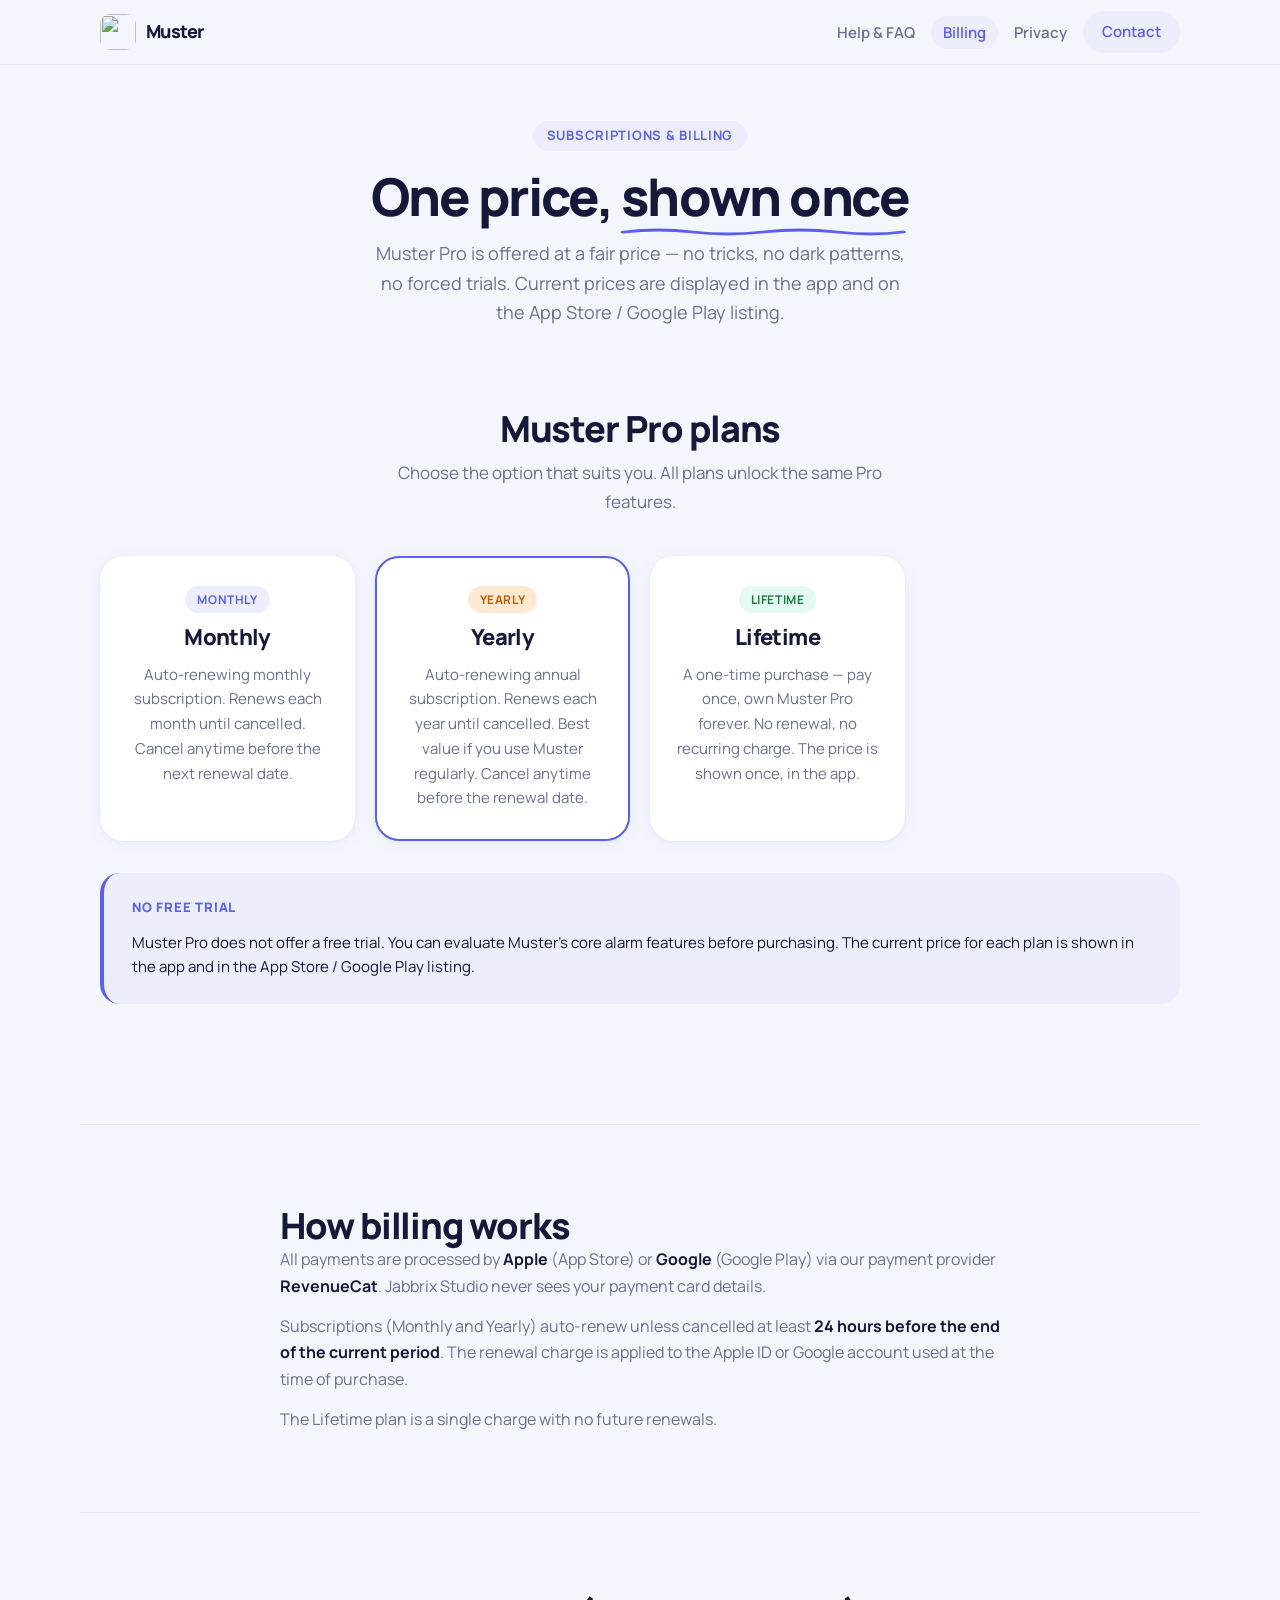
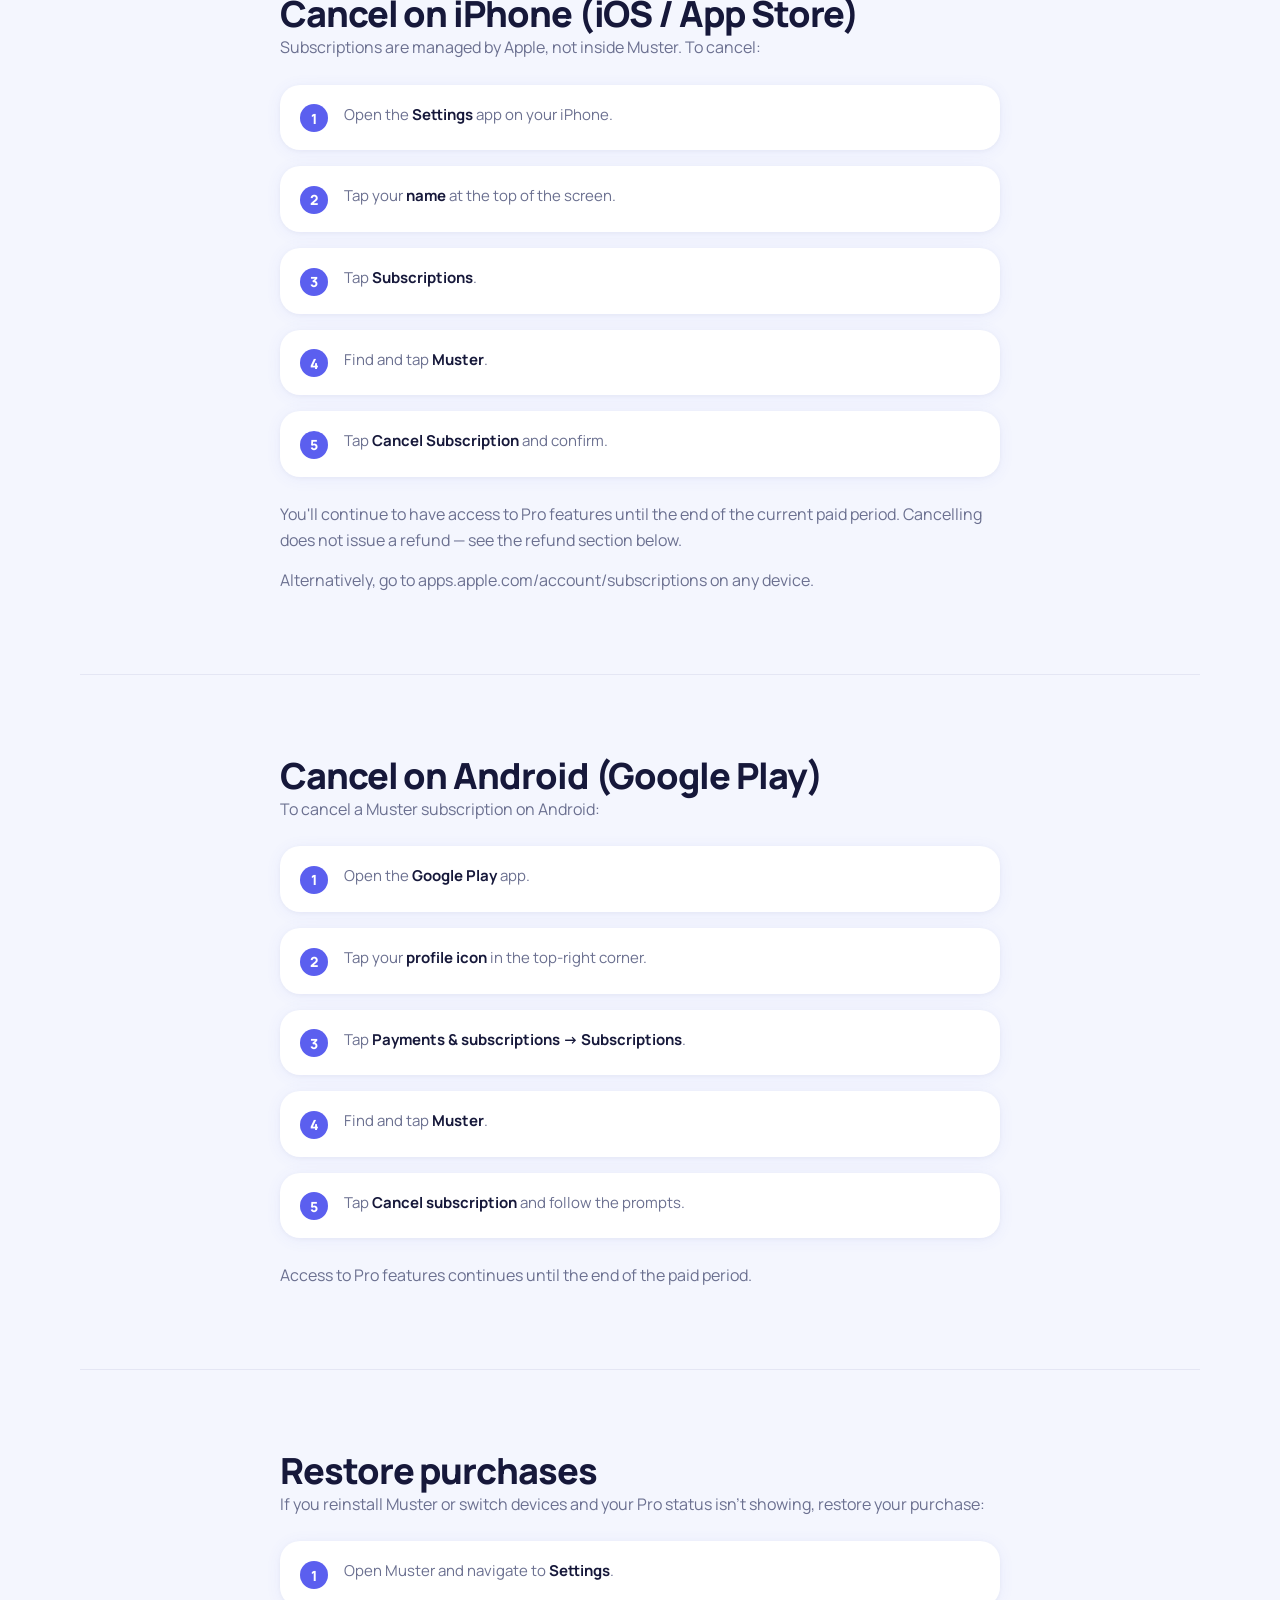
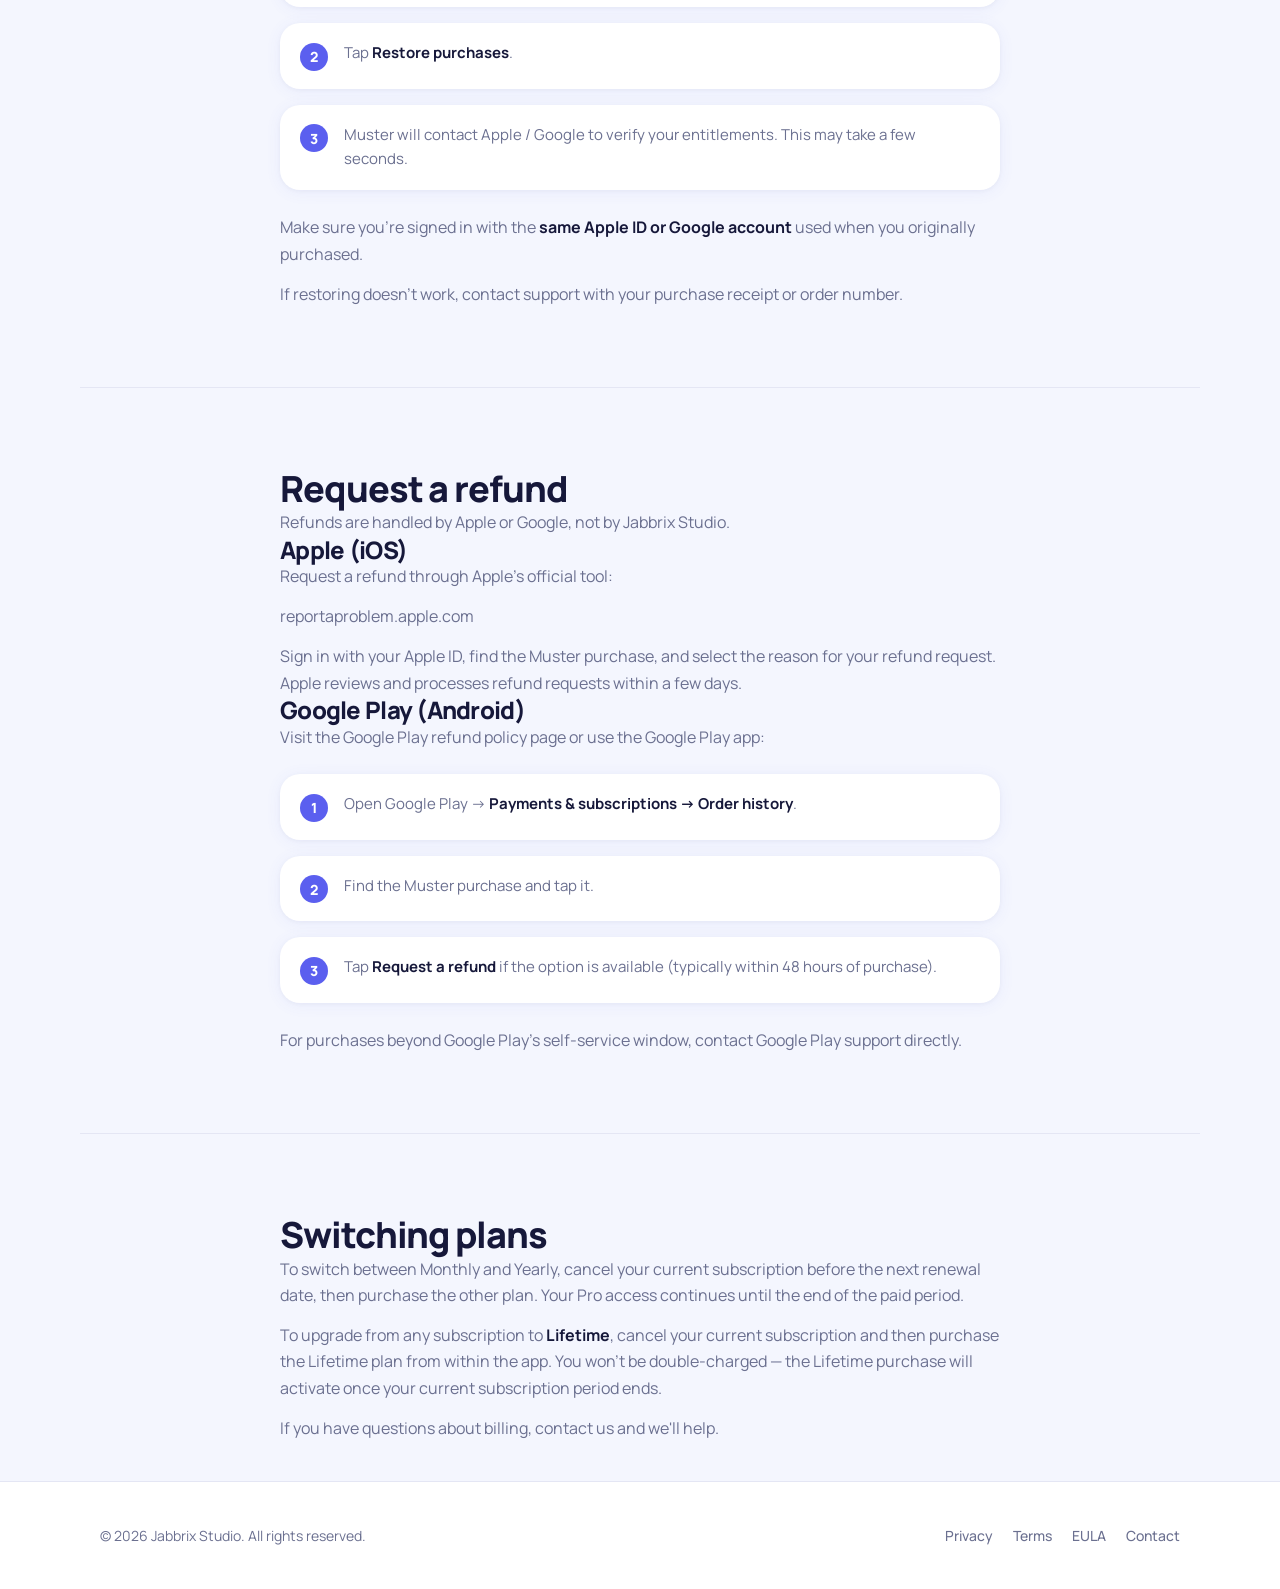
==== billing/index.html @ 4ce42e2a "Initial commit: Muster app support site Static GitHub Pages site for com.jabbrixstudio.muster — incl" ====
<!DOCTYPE html>
<!-- Support email: jabbrixstudio@gmail.com -->
<html lang="en">
<head>
  <meta charset="UTF-8" />
  <meta name="viewport" content="width=device-width, initial-scale=1.0" />
  <title>Subscriptions &amp; Billing — Muster Support</title>
  <meta name="description" content="Understand Muster Pro plans (Monthly, Yearly, Lifetime), how to cancel, restore purchases, or request a refund. Current prices are shown in the app." />

  <!-- Open Graph -->
  <meta property="og:type"        content="website" />
  <meta property="og:title"       content="Subscriptions &amp; Billing — Muster" />
  <meta property="og:description" content="Manage your Muster Pro plan. Cancel, restore purchases, request a refund. Prices shown in the app and on the App Store / Google Play." />
  <meta property="og:image"       content="../assets/app-icon.png" />

  <link rel="icon" href="../assets/app-icon.png" type="image/png" />
  <link rel="stylesheet" href="../styles.css" />
</head>
<body>

  <!-- ── HEADER ── -->
  <header class="site-header">
    <nav class="container nav-inner" aria-label="Main navigation">
      <a href="../" class="nav-logo" aria-label="Muster — home">
        <img src="../assets/app-icon.png" alt="" width="36" height="36" />
        <span class="nav-logo-text">Muster</span>
      </a>
      <button class="nav-toggle" aria-expanded="false" aria-controls="nav-links" aria-label="Toggle menu">
        <span></span><span></span><span></span>
      </button>
      <ul class="nav-links" id="nav-links" role="list">
        <li><a href="../help/"    aria-current="false">Help &amp; FAQ</a></li>
        <li><a href="../billing/" aria-current="page">Billing</a></li>
        <li><a href="../privacy/" aria-current="false">Privacy</a></li>
        <li><a href="../contact/" class="nav-cta" aria-current="false">Contact</a></li>
      </ul>
    </nav>
  </header>

  <main>

    <!-- ── PAGE HERO ── -->
    <section class="page-hero">
      <div class="container">
        <span class="badge">Subscriptions &amp; Billing</span>
        <h1>
          One price,
          <span class="hl">shown once<svg class="squiggle" viewBox="0 0 110 10" preserveAspectRatio="none" aria-hidden="true">
            <path d="M2,5 Q15,1 28,5 Q41,9 55,5 Q69,1 83,5 Q97,9 108,5"
                  fill="none" stroke="#5B5FEF" stroke-width="2.8"
                  stroke-linecap="round" stroke-linejoin="round"/>
          </svg></span>
        </h1>
        <p>Muster Pro is offered at a fair price — no tricks, no dark patterns, no forced trials. Current prices are displayed in the app and on the App Store / Google Play listing.</p>
      </div>
    </section>

    <!-- ── PLANS ── -->
    <section class="section section--sm" aria-labelledby="plans-heading">
      <div class="container">
        <div class="section-header">
          <h2 id="plans-heading">Muster Pro plans</h2>
          <p>Choose the option that suits you. All plans unlock the same Pro features.</p>
        </div>

        <div class="billing-plans">

          <div class="plan-card">
            <span class="plan-chip plan-chip--indigo">Monthly</span>
            <h3>Monthly</h3>
            <p>Auto-renewing monthly subscription. Renews each month until cancelled. Cancel anytime before the next renewal date.</p>
          </div>

          <div class="plan-card plan-card--featured">
            <span class="plan-chip plan-chip--orange">Yearly</span>
            <h3>Yearly</h3>
            <p>Auto-renewing annual subscription. Renews each year until cancelled. Best value if you use Muster regularly. Cancel anytime before the renewal date.</p>
          </div>

          <div class="plan-card">
            <span class="plan-chip plan-chip--green">Lifetime</span>
            <h3>Lifetime</h3>
            <p>A one-time purchase — pay once, own Muster Pro forever. No renewal, no recurring charge. The price is shown once, in the app.</p>
          </div>

        </div>

        <div class="summary-box" style="margin-top:1.5rem;">
          <span class="summary-label">No free trial</span>
          <p>Muster Pro does not offer a free trial. You can evaluate Muster's core alarm features before purchasing. The current price for each plan is shown in the app and in the App Store / Google Play listing.</p>
        </div>

      </div>
    </section>

    <hr class="divider container" />

    <!-- ── HOW BILLING WORKS ── -->
    <section class="section section--sm" aria-labelledby="billing-how-heading">
      <div class="container container--prose">
        <h2 id="billing-how-heading">How billing works</h2>
        <p>All payments are processed by <strong>Apple</strong> (App Store) or <strong>Google</strong> (Google Play) via our payment provider <strong>RevenueCat</strong>. Jabbrix Studio never sees your payment card details.</p>
        <p>Subscriptions (Monthly and Yearly) auto-renew unless cancelled at least <strong>24 hours before the end of the current period</strong>. The renewal charge is applied to the Apple ID or Google account used at the time of purchase.</p>
        <p>The Lifetime plan is a single charge with no future renewals.</p>
      </div>
    </section>

    <hr class="divider container" />

    <!-- ── CANCEL ON iPHONE ── -->
    <section class="section section--sm" aria-labelledby="cancel-ios-heading">
      <div class="container container--prose">
        <h2 id="cancel-ios-heading">Cancel on iPhone (iOS / App Store)</h2>
        <p>Subscriptions are managed by Apple, not inside Muster. To cancel:</p>
        <ol class="steps-list">
          <li class="step"><p>Open the <strong>Settings</strong> app on your iPhone.</p></li>
          <li class="step"><p>Tap your <strong>name</strong> at the top of the screen.</p></li>
          <li class="step"><p>Tap <strong>Subscriptions</strong>.</p></li>
          <li class="step"><p>Find and tap <strong>Muster</strong>.</p></li>
          <li class="step"><p>Tap <strong>Cancel Subscription</strong> and confirm.</p></li>
        </ol>
        <p>You'll continue to have access to Pro features until the end of the current paid period. Cancelling does not issue a refund — see the refund section below.</p>
        <p>Alternatively, go to <a href="https://apps.apple.com/account/subscriptions" target="_blank" rel="noopener">apps.apple.com/account/subscriptions</a> on any device.</p>
      </div>
    </section>

    <hr class="divider container" />

    <!-- ── CANCEL ON ANDROID ── -->
    <section class="section section--sm" aria-labelledby="cancel-android-heading">
      <div class="container container--prose">
        <h2 id="cancel-android-heading">Cancel on Android (Google Play)</h2>
        <p>To cancel a Muster subscription on Android:</p>
        <ol class="steps-list">
          <li class="step"><p>Open the <strong>Google Play</strong> app.</p></li>
          <li class="step"><p>Tap your <strong>profile icon</strong> in the top-right corner.</p></li>
          <li class="step"><p>Tap <strong>Payments &amp; subscriptions → Subscriptions</strong>.</p></li>
          <li class="step"><p>Find and tap <strong>Muster</strong>.</p></li>
          <li class="step"><p>Tap <strong>Cancel subscription</strong> and follow the prompts.</p></li>
        </ol>
        <p>Access to Pro features continues until the end of the paid period.</p>
      </div>
    </section>

    <hr class="divider container" />

    <!-- ── RESTORE PURCHASES ── -->
    <section class="section section--sm" aria-labelledby="restore-heading">
      <div class="container container--prose">
        <h2 id="restore-heading">Restore purchases</h2>
        <p>If you reinstall Muster or switch devices and your Pro status isn't showing, restore your purchase:</p>
        <ol class="steps-list">
          <li class="step"><p>Open Muster and navigate to <strong>Settings</strong>.</p></li>
          <li class="step"><p>Tap <strong>Restore purchases</strong>.</p></li>
          <li class="step"><p>Muster will contact Apple / Google to verify your entitlements. This may take a few seconds.</p></li>
        </ol>
        <p>Make sure you're signed in with the <strong>same Apple ID or Google account</strong> used when you originally purchased.</p>
        <p>If restoring doesn't work, <a href="../contact/">contact support</a> with your purchase receipt or order number.</p>
      </div>
    </section>

    <hr class="divider container" />

    <!-- ── REFUNDS ── -->
    <section class="section section--sm" aria-labelledby="refund-heading">
      <div class="container container--prose">
        <h2 id="refund-heading">Request a refund</h2>
        <p>Refunds are handled by Apple or Google, not by Jabbrix Studio.</p>

        <h3>Apple (iOS)</h3>
        <p>Request a refund through Apple's official tool:</p>
        <p><a href="https://reportaproblem.apple.com" target="_blank" rel="noopener">reportaproblem.apple.com</a></p>
        <p>Sign in with your Apple ID, find the Muster purchase, and select the reason for your refund request. Apple reviews and processes refund requests within a few days.</p>

        <h3>Google Play (Android)</h3>
        <p>Visit the Google Play refund policy page or use the Google Play app:</p>
        <ol class="steps-list">
          <li class="step"><p>Open Google Play → <strong>Payments &amp; subscriptions → Order history</strong>.</p></li>
          <li class="step"><p>Find the Muster purchase and tap it.</p></li>
          <li class="step"><p>Tap <strong>Request a refund</strong> if the option is available (typically within 48 hours of purchase).</p></li>
        </ol>
        <p>For purchases beyond Google Play's self-service window, contact Google Play support directly.</p>
      </div>
    </section>

    <hr class="divider container" />

    <!-- ── SWITCHING PLANS ── -->
    <section class="section section--sm" aria-labelledby="switch-heading">
      <div class="container container--prose">
        <h2 id="switch-heading">Switching plans</h2>
        <p>To switch between Monthly and Yearly, cancel your current subscription before the next renewal date, then purchase the other plan. Your Pro access continues until the end of the paid period.</p>
        <p>To upgrade from any subscription to <strong>Lifetime</strong>, cancel your current subscription and then purchase the Lifetime plan from within the app. You won't be double-charged — the Lifetime purchase will activate once your current subscription period ends.</p>
        <p>If you have questions about billing, <a href="../contact/">contact us</a> and we'll help.</p>
      </div>
    </section>

  </main>

  <!-- ── FOOTER ── -->
  <footer class="site-footer">
    <div class="container footer-inner">
      <p class="footer-copy">© 2026 Jabbrix Studio. All rights reserved.</p>
      <nav aria-label="Footer links">
        <ul class="footer-links" role="list">
          <li><a href="../privacy/">Privacy</a></li>
          <li><a href="../terms/">Terms</a></li>
          <li><a href="../eula/">EULA</a></li>
          <li><a href="../contact/">Contact</a></li>
        </ul>
      </nav>
    </div>
  </footer>

  <script src="../main.js"></script>
</body>
</html>
---- styles.css ----
/* =============================================================
   Muster Support — Shared Stylesheet
   ============================================================= */

/* --- Google Fonts --- */
@import url('https://fonts.googleapis.com/css2?family=Manrope:wght@400;500;700;800&display=swap');

/* --- Custom Properties --- */
:root {
  --bg:           #F4F6FE;
  --surface:      #ffffff;
  --primary:      #5B5FEF;
  --primary-lt:   #ECEDFD;
  --text:         #16183A;
  --text-2:       #6B7090;
  --orange:       #FFB547;
  --orange-dk:    #FF8A3D;
  --peach-lt:     #FFE9D2;
  --border:       #E4E6F4;

  --radius-card:  24px;
  --radius-lg:    20px;
  --radius-sm:    12px;
  --radius-pill:  100px;

  --shadow-card:  0 2px 16px rgba(91,95,239,.07), 0 1px 4px rgba(22,24,58,.04);
  --shadow-hover: 0 8px 32px rgba(91,95,239,.14), 0 2px 8px rgba(22,24,58,.06);

  --font:         'Manrope', system-ui, -apple-system, sans-serif;
  --track-head:   -0.03em;

  --max-w:        1120px;
  --prose-w:      760px;
}

/* --- Reset --- */
*, *::before, *::after { box-sizing: border-box; margin: 0; padding: 0; }
html { scroll-behavior: smooth; -webkit-text-size-adjust: 100%; }
img, svg { display: block; max-width: 100%; }
a { color: inherit; }
button { font-family: var(--font); cursor: pointer; border: none; background: none; }
ul, ol { list-style: none; }

/* --- Base --- */
body {
  font-family: var(--font);
  font-size: 1rem;
  line-height: 1.65;
  color: var(--text);
  background: var(--bg);
  min-height: 100vh;
  display: flex;
  flex-direction: column;
}

main { flex: 1; }

/* --- Focus states (WCAG AA) --- */
:focus-visible {
  outline: 3px solid var(--primary);
  outline-offset: 3px;
  border-radius: 4px;
}

/* --- Typography --- */
h1, h2, h3, h4 {
  font-weight: 800;
  letter-spacing: var(--track-head);
  line-height: 1.15;
  color: var(--text);
}

h1 { font-size: clamp(2rem, 5vw, 3.25rem); }
h2 { font-size: clamp(1.5rem, 3.5vw, 2.25rem); }
h3 { font-size: clamp(1.125rem, 2.5vw, 1.5rem); }
h4 { font-size: 1.0625rem; }

p { color: var(--text-2); }
p + p { margin-top: .85em; }

strong { color: var(--text); font-weight: 700; }

a { text-decoration: underline; text-decoration-color: transparent; transition: text-decoration-color .2s, color .2s; }
a:hover { color: var(--primary); text-decoration-color: var(--primary); }

/* --- Layout helpers --- */
.container {
  width: 100%;
  max-width: var(--max-w);
  margin-inline: auto;
  padding-inline: 1.25rem;
}

.container--prose {
  max-width: var(--prose-w);
}

.section { padding-block: 4rem; }
.section--sm { padding-block: 2.5rem; }

/* ================================================================
   HEADER / NAV
   ================================================================ */
.site-header {
  position: sticky;
  top: 0;
  z-index: 100;
  background: rgba(244,246,254,.92);
  backdrop-filter: blur(12px);
  -webkit-backdrop-filter: blur(12px);
  border-bottom: 1px solid var(--border);
}

.nav-inner {
  display: flex;
  align-items: center;
  gap: 1rem;
  height: 64px;
}

.nav-logo {
  display: flex;
  align-items: center;
  gap: .625rem;
  text-decoration: none;
  flex-shrink: 0;
}

.nav-logo img {
  width: 36px;
  height: 36px;
  border-radius: 10px;
}

.nav-logo-text {
  font-weight: 800;
  font-size: 1.125rem;
  letter-spacing: var(--track-head);
  color: var(--text);
}

.nav-links {
  display: flex;
  align-items: center;
  gap: .25rem;
  margin-left: auto;
}

.nav-links a {
  font-size: .9375rem;
  font-weight: 600;
  color: var(--text-2);
  padding: .375rem .75rem;
  border-radius: var(--radius-pill);
  text-decoration: none;
  transition: color .18s, background .18s;
}

.nav-links a:hover,
.nav-links a[aria-current="page"] {
  color: var(--primary);
  background: var(--primary-lt);
}

.nav-cta {
  display: inline-flex;
  align-items: center;
  gap: .375rem;
  font-size: .9375rem;
  font-weight: 700;
  color: var(--primary) !important;
  background: var(--primary-lt) !important;
  padding: .5rem 1.125rem !important;
  border-radius: var(--radius-pill) !important;
  border: 1.5px solid transparent;
  transition: background .18s, border-color .18s !important;
}

.nav-cta:hover {
  border-color: var(--primary) !important;
}

/* Hamburger */
.nav-toggle {
  display: none;
  flex-direction: column;
  justify-content: center;
  gap: 5px;
  width: 40px;
  height: 40px;
  padding: 8px;
  border-radius: var(--radius-sm);
  margin-left: auto;
  transition: background .15s;
}

.nav-toggle:hover { background: var(--primary-lt); }

.nav-toggle span {
  display: block;
  height: 2px;
  width: 100%;
  background: var(--text);
  border-radius: 2px;
  transition: transform .25s, opacity .25s;
}

.nav-toggle[aria-expanded="true"] span:nth-child(1) { transform: translateY(7px) rotate(45deg); }
.nav-toggle[aria-expanded="true"] span:nth-child(2) { opacity: 0; }
.nav-toggle[aria-expanded="true"] span:nth-child(3) { transform: translateY(-7px) rotate(-45deg); }

@media (max-width: 740px) {
  .nav-toggle { display: flex; }
  .nav-links {
    display: none;
    position: absolute;
    top: 64px;
    left: 0;
    right: 0;
    background: var(--surface);
    border-bottom: 1px solid var(--border);
    flex-direction: column;
    align-items: stretch;
    padding: .75rem 1.25rem 1.25rem;
    gap: .25rem;
    box-shadow: var(--shadow-card);
  }
  .nav-links.is-open { display: flex; }
  .nav-links a { padding: .625rem .875rem; border-radius: var(--radius-sm); }
}

/* ================================================================
   FOOTER
   ================================================================ */
.site-footer {
  background: var(--surface);
  border-top: 1px solid var(--border);
  padding-block: 2.5rem;
  margin-top: auto;
}

.footer-inner {
  display: flex;
  flex-wrap: wrap;
  align-items: center;
  justify-content: space-between;
  gap: 1rem;
}

.footer-copy {
  font-size: .875rem;
  color: var(--text-2);
}

.footer-links {
  display: flex;
  flex-wrap: wrap;
  gap: .5rem 1.25rem;
}

.footer-links a {
  font-size: .875rem;
  font-weight: 500;
  color: var(--text-2);
  text-decoration: none;
  transition: color .18s;
}

.footer-links a:hover { color: var(--primary); }

/* ================================================================
   HERO (homepage)
   ================================================================ */
.hero {
  position: relative;
  overflow: hidden;
  padding-block: 5rem 4rem;
  text-align: center;
}

.hero-sun {
  position: absolute;
  top: -80px;
  right: -80px;
  width: 400px;
  height: 400px;
  pointer-events: none;
  opacity: .55;
  z-index: 0;
}

.hero-content {
  position: relative;
  z-index: 1;
  display: flex;
  flex-direction: column;
  align-items: center;
  gap: 1.5rem;
}

.hero-icon {
  width: 88px;
  height: 88px;
  border-radius: 22px;
  box-shadow: 0 8px 32px rgba(91,95,239,.18);
}

.hero-eyebrow {
  font-size: .875rem;
  font-weight: 700;
  letter-spacing: .06em;
  text-transform: uppercase;
  color: var(--primary);
  background: var(--primary-lt);
  padding: .3rem .875rem;
  border-radius: var(--radius-pill);
}

.hero h1 {
  max-width: 640px;
}

/* Squiggle underline */
.hl {
  position: relative;
  display: inline-block;
  white-space: nowrap;
}

.hl .squiggle {
  position: absolute;
  bottom: -10px;
  left: -2px;
  width: calc(100% + 4px);
  height: 10px;
  overflow: visible;
  pointer-events: none;
}

.hero-lead {
  font-size: 1.125rem;
  max-width: 500px;
  color: var(--text-2);
  line-height: 1.7;
}

.hero-actions {
  display: flex;
  flex-wrap: wrap;
  justify-content: center;
  gap: .75rem;
  margin-top: .5rem;
}

/* App store badge buttons */
.badge-btn {
  display: inline-flex;
  align-items: center;
  gap: .625rem;
  background: var(--text);
  color: #fff !important;
  text-decoration: none !important;
  padding: .6875rem 1.375rem;
  border-radius: var(--radius-sm);
  font-size: .9375rem;
  font-weight: 600;
  line-height: 1.2;
  transition: background .18s, transform .15s;
}

.badge-btn:hover {
  background: #2a2d56;
  transform: translateY(-1px);
  color: #fff !important;
}

.badge-btn svg { flex-shrink: 0; }

.badge-btn small {
  display: block;
  font-size: .6875rem;
  font-weight: 500;
  opacity: .75;
}

.badge-btn strong { font-size: 1rem; font-weight: 700; }

/* ================================================================
   BUTTONS
   ================================================================ */
.btn {
  display: inline-flex;
  align-items: center;
  justify-content: center;
  gap: .5rem;
  font-family: var(--font);
  font-weight: 700;
  font-size: 1rem;
  border-radius: var(--radius-pill);
  padding: .75rem 1.75rem;
  text-decoration: none !important;
  transition: background .18s, box-shadow .18s, transform .15s;
  cursor: pointer;
  white-space: nowrap;
}

.btn-primary {
  background: var(--primary);
  color: #fff !important;
}

.btn-primary:hover {
  background: #4a4ed8;
  box-shadow: 0 4px 20px rgba(91,95,239,.35);
  transform: translateY(-1px);
}

.btn-secondary {
  background: var(--surface);
  color: var(--primary) !important;
  border: 2px solid var(--primary);
}

.btn-secondary:hover {
  background: var(--primary-lt);
  transform: translateY(-1px);
}

.btn-ghost {
  background: var(--primary-lt);
  color: var(--primary) !important;
}

.btn-ghost:hover {
  background: var(--primary);
  color: #fff !important;
}

.btn-sm { font-size: .875rem; padding: .5rem 1.25rem; }

/* ================================================================
   QUICK-LINK CARDS (homepage)
   ================================================================ */
.cards-grid {
  display: grid;
  grid-template-columns: repeat(auto-fill, minmax(220px, 1fr));
  gap: 1.25rem;
}

.card {
  background: var(--surface);
  border-radius: var(--radius-card);
  padding: 1.75rem 1.5rem;
  box-shadow: var(--shadow-card);
  border: 1px solid transparent;
  text-decoration: none !important;
  display: flex;
  flex-direction: column;
  gap: .875rem;
  transition: box-shadow .2s, transform .2s, border-color .2s;
}

.card:hover {
  box-shadow: var(--shadow-hover);
  transform: translateY(-3px);
  border-color: var(--primary-lt);
}

.card-icon {
  width: 48px;
  height: 48px;
  border-radius: 14px;
  display: flex;
  align-items: center;
  justify-content: center;
  font-size: 1.375rem;
  flex-shrink: 0;
}

.card-icon--indigo  { background: var(--primary-lt); }
.card-icon--orange  { background: var(--peach-lt); }
.card-icon--green   { background: #E6F9F0; }
.card-icon--purple  { background: #F0ECFD; }
.card-icon--blue    { background: #E4F2FE; }

.card h3 {
  font-size: 1.0625rem;
  font-weight: 800;
  color: var(--text);
  margin: 0;
}

.card p {
  font-size: .9375rem;
  color: var(--text-2);
  line-height: 1.55;
  flex: 1;
}

.card-arrow {
  font-size: 1.125rem;
  color: var(--primary);
  margin-top: auto;
}

/* ================================================================
   SCREENSHOT STRIP
   ================================================================ */
.screenshot-strip {
  overflow-x: auto;
  -webkit-overflow-scrolling: touch;
  scrollbar-width: none;
  padding-block: .5rem 1rem;
  mask-image: linear-gradient(to right, transparent, black 5%, black 95%, transparent);
  -webkit-mask-image: linear-gradient(to right, transparent, black 5%, black 95%, transparent);
}

.screenshot-strip::-webkit-scrollbar { display: none; }

.screenshot-strip-inner {
  display: flex;
  gap: 1rem;
  padding-inline: 2rem;
  width: max-content;
}

.screenshot-strip img {
  height: 420px;
  width: auto;
  border-radius: var(--radius-lg);
  box-shadow: var(--shadow-card);
  flex-shrink: 0;
}

@media (max-width: 600px) {
  .screenshot-strip img { height: 300px; }
}

/* ================================================================
   PAGE HERO (inner pages)
   ================================================================ */
.page-hero {
  padding-block: 3.5rem 2.5rem;
  text-align: center;
}

.page-hero .badge {
  display: inline-block;
  font-size: .8125rem;
  font-weight: 700;
  letter-spacing: .055em;
  text-transform: uppercase;
  color: var(--primary);
  background: var(--primary-lt);
  padding: .275rem .875rem;
  border-radius: var(--radius-pill);
  margin-bottom: 1rem;
}

.page-hero h1 { margin-bottom: .75rem; }

.page-hero p {
  font-size: 1.125rem;
  max-width: 540px;
  margin-inline: auto;
}

/* ================================================================
   FAQ ACCORDION
   ================================================================ */
.faq-section { margin-bottom: 2.5rem; }

.faq-section-title {
  font-size: 1.3125rem;
  font-weight: 800;
  color: var(--text);
  margin-bottom: 1rem;
  padding-bottom: .625rem;
  border-bottom: 2px solid var(--border);
}

.accordion-list { display: flex; flex-direction: column; gap: .5rem; }

.accordion-item {
  background: var(--surface);
  border-radius: var(--radius-lg);
  box-shadow: var(--shadow-card);
  overflow: hidden;
  border: 1px solid transparent;
  transition: border-color .2s;
}

.accordion-item:has(.accordion-btn[aria-expanded="true"]) {
  border-color: var(--primary-lt);
}

.accordion-btn {
  display: flex;
  align-items: center;
  justify-content: space-between;
  width: 100%;
  text-align: left;
  padding: 1.125rem 1.375rem;
  font-size: 1rem;
  font-weight: 700;
  color: var(--text);
  gap: 1rem;
  background: none;
  transition: color .15s;
}

.accordion-btn:hover { color: var(--primary); }

.accordion-btn[aria-expanded="true"] { color: var(--primary); }

.accordion-icon {
  flex-shrink: 0;
  width: 24px;
  height: 24px;
  border-radius: 50%;
  background: var(--primary-lt);
  display: flex;
  align-items: center;
  justify-content: center;
  color: var(--primary);
  font-size: 1rem;
  font-weight: 700;
  transition: background .2s, transform .3s;
}

.accordion-btn[aria-expanded="true"] .accordion-icon {
  background: var(--primary);
  color: #fff;
  transform: rotate(45deg);
}

.accordion-body {
  display: none;
  padding: 0 1.375rem 1.25rem;
}

.accordion-body.is-open { display: block; }

.accordion-body p,
.accordion-body li {
  font-size: .9625rem;
  color: var(--text-2);
  line-height: 1.7;
}

.accordion-body ul,
.accordion-body ol {
  list-style: disc;
  padding-left: 1.375rem;
  margin-top: .5rem;
  display: flex;
  flex-direction: column;
  gap: .25rem;
}

.accordion-body ol { list-style: decimal; }

.accordion-body p + p,
.accordion-body p + ul,
.accordion-body p + ol { margin-top: .625rem; }

.accordion-body a { color: var(--primary); text-decoration-color: var(--primary); }

/* ================================================================
   POLICY / PROSE PAGES (Privacy, Terms, EULA)
   ================================================================ */
.policy-layout {
  display: grid;
  grid-template-columns: 220px 1fr;
  gap: 3rem;
  align-items: start;
  padding-block: 3rem;
}

/* Sticky TOC */
.toc {
  position: sticky;
  top: 84px;
  background: var(--surface);
  border-radius: var(--radius-lg);
  padding: 1.25rem 1.375rem;
  box-shadow: var(--shadow-card);
}

.toc-title {
  font-size: .8125rem;
  font-weight: 800;
  letter-spacing: .055em;
  text-transform: uppercase;
  color: var(--text-2);
  margin-bottom: .875rem;
}

.toc-list {
  display: flex;
  flex-direction: column;
  gap: .15rem;
}

.toc-list a {
  display: block;
  font-size: .875rem;
  font-weight: 500;
  color: var(--text-2);
  text-decoration: none;
  padding: .3rem .5rem;
  border-radius: 6px;
  line-height: 1.4;
  transition: color .15s, background .15s;
}

.toc-list a:hover {
  color: var(--primary);
  background: var(--primary-lt);
}

@media (max-width: 860px) {
  .policy-layout {
    grid-template-columns: 1fr;
    gap: 2rem;
  }
  .toc {
    position: static;
  }
}

/* Policy content */
.policy-content {
  min-width: 0;
}

.policy-meta {
  display: flex;
  flex-wrap: wrap;
  gap: .5rem 1.5rem;
  margin-bottom: 2rem;
}

.policy-meta span {
  font-size: .875rem;
  color: var(--text-2);
  font-weight: 500;
}

.policy-content h2 {
  font-size: 1.375rem;
  margin-top: 2.5rem;
  margin-bottom: .875rem;
  padding-top: 1.5rem;
  border-top: 1px solid var(--border);
  color: var(--text);
}

.policy-content h2:first-of-type {
  margin-top: 0;
  padding-top: 0;
  border-top: none;
}

.policy-content h3 {
  font-size: 1.0625rem;
  margin-top: 1.5rem;
  margin-bottom: .5rem;
  color: var(--text);
}

.policy-content p,
.policy-content li {
  font-size: .9625rem;
  color: var(--text-2);
  line-height: 1.75;
}

.policy-content ul,
.policy-content ol {
  list-style: disc;
  padding-left: 1.375rem;
  margin-top: .5rem;
  display: flex;
  flex-direction: column;
  gap: .3rem;
}

.policy-content ol { list-style: decimal; }

.policy-content p + p,
.policy-content p + ul,
.policy-content p + ol,
.policy-content ul + p { margin-top: .75rem; }

.policy-content a { color: var(--primary); text-decoration-color: var(--primary); }

.policy-content strong { color: var(--text); }

/* Summary / at-a-glance box */
.summary-box {
  background: var(--primary-lt);
  border-radius: var(--radius-lg);
  padding: 1.5rem 1.75rem;
  margin-bottom: 2.5rem;
  border-left: 4px solid var(--primary);
}

.summary-box .summary-label {
  font-size: .8125rem;
  font-weight: 800;
  letter-spacing: .06em;
  text-transform: uppercase;
  color: var(--primary);
  margin-bottom: .75rem;
  display: block;
}

.summary-box p,
.summary-box li {
  font-size: .9375rem;
  color: var(--text);
  line-height: 1.65;
}

.summary-box ul {
  list-style: none;
  padding: 0;
  display: flex;
  flex-direction: column;
  gap: .4rem;
  margin-top: .5rem;
}

.summary-box ul li::before {
  content: "✓ ";
  color: var(--primary);
  font-weight: 700;
}

/* TODO draft banner */
.draft-banner {
  display: flex;
  align-items: center;
  gap: .75rem;
  background: #FFF8E6;
  border: 1.5px solid #FFD166;
  border-radius: var(--radius-lg);
  padding: 1rem 1.375rem;
  margin-bottom: 2rem;
  font-size: .9375rem;
  color: #7C5700;
  font-weight: 600;
}

.draft-banner::before {
  content: "⚠️";
  font-size: 1.125rem;
  flex-shrink: 0;
}

/* ================================================================
   BILLING PAGE
   ================================================================ */
.billing-plans {
  display: grid;
  grid-template-columns: repeat(auto-fill, minmax(240px, 1fr));
  gap: 1.25rem;
  margin-block: 2rem;
}

.plan-card {
  background: var(--surface);
  border-radius: var(--radius-card);
  padding: 1.75rem 1.5rem;
  box-shadow: var(--shadow-card);
  border: 2px solid transparent;
  text-align: center;
  display: flex;
  flex-direction: column;
  gap: .75rem;
}

.plan-card--featured {
  border-color: var(--primary);
}

.plan-chip {
  display: inline-block;
  font-size: .75rem;
  font-weight: 700;
  letter-spacing: .05em;
  text-transform: uppercase;
  border-radius: var(--radius-pill);
  padding: .25rem .75rem;
  margin-inline: auto;
}

.plan-chip--indigo { background: var(--primary-lt); color: var(--primary); }
.plan-chip--orange { background: var(--peach-lt); color: #C25A00; }
.plan-chip--green  { background: #E6F9F0; color: #1A7A4A; }

.plan-card h3 { font-size: 1.375rem; }
.plan-card p  { font-size: .9375rem; flex: 1; }

.steps-list {
  display: flex;
  flex-direction: column;
  gap: 1rem;
  counter-reset: steps;
  margin-block: 1.5rem;
}

.step {
  display: flex;
  gap: 1rem;
  align-items: flex-start;
  background: var(--surface);
  border-radius: var(--radius-lg);
  padding: 1.125rem 1.25rem;
  box-shadow: var(--shadow-card);
  counter-increment: steps;
}

.step::before {
  content: counter(steps);
  flex-shrink: 0;
  width: 28px;
  height: 28px;
  background: var(--primary);
  color: #fff;
  font-size: .875rem;
  font-weight: 800;
  border-radius: 50%;
  display: flex;
  align-items: center;
  justify-content: center;
  margin-top: .1rem;
}

.step p { margin: 0; font-size: .9375rem; }

/* ================================================================
   CONTACT PAGE
   ================================================================ */
.contact-card {
  background: var(--surface);
  border-radius: var(--radius-card);
  padding: 2.5rem;
  box-shadow: var(--shadow-card);
  text-align: center;
  display: flex;
  flex-direction: column;
  align-items: center;
  gap: 1.25rem;
  max-width: 560px;
  margin-inline: auto;
}

.contact-icon {
  width: 72px;
  height: 72px;
  background: var(--primary-lt);
  border-radius: 20px;
  display: flex;
  align-items: center;
  justify-content: center;
  font-size: 2rem;
}

.contact-card h2 { font-size: 1.625rem; }
.contact-card > p { font-size: 1rem; }

.contact-card .email-link {
  font-size: 1.125rem;
  font-weight: 700;
  color: var(--primary) !important;
  text-decoration: underline;
  text-decoration-color: var(--primary);
  word-break: break-all;
}

.info-card {
  background: var(--surface);
  border-radius: var(--radius-lg);
  padding: 1.375rem 1.5rem;
  box-shadow: var(--shadow-card);
  margin-top: 1rem;
  max-width: 560px;
  margin-inline: auto;
}

.info-card h3 { font-size: 1rem; margin-bottom: .625rem; }
.info-card ul { list-style: disc; padding-left: 1.25rem; }
.info-card li { font-size: .9375rem; color: var(--text-2); line-height: 1.6; }

/* ================================================================
   404 PAGE
   ================================================================ */
.error-page {
  display: flex;
  flex-direction: column;
  align-items: center;
  justify-content: center;
  text-align: center;
  padding-block: 6rem;
  gap: 1.5rem;
}

.error-code {
  font-size: clamp(5rem, 15vw, 9rem);
  font-weight: 800;
  letter-spacing: var(--track-head);
  line-height: 1;
  background: linear-gradient(135deg, var(--primary), var(--orange-dk));
  -webkit-background-clip: text;
  -webkit-text-fill-color: transparent;
  background-clip: text;
}

/* ================================================================
   SECTION HEADINGS
   ================================================================ */
.section-header {
  text-align: center;
  margin-bottom: 2.5rem;
}

.section-header h2 { margin-bottom: .625rem; }
.section-header p { font-size: 1.0625rem; max-width: 540px; margin-inline: auto; }

/* ================================================================
   UTILITY CLASSES
   ================================================================ */
.text-center  { text-align: center; }
.text-primary { color: var(--primary); }
.mt-sm  { margin-top: 1rem; }
.mt-md  { margin-top: 2rem; }
.mt-lg  { margin-top: 3rem; }
.mb-sm  { margin-bottom: 1rem; }
.mb-md  { margin-bottom: 2rem; }

.chip {
  display: inline-block;
  font-size: .8125rem;
  font-weight: 700;
  background: var(--primary-lt);
  color: var(--primary);
  padding: .25rem .75rem;
  border-radius: var(--radius-pill);
}

.chip--orange {
  background: var(--peach-lt);
  color: #C25A00;
}

.divider {
  border: none;
  border-top: 1px solid var(--border);
  margin-block: 2.5rem;
}

/* ================================================================
   RESPONSIVE
   ================================================================ */
@media (max-width: 600px) {
  .section { padding-block: 2.75rem; }
  .hero { padding-block: 3.5rem 3rem; }
  .hero-sun { width: 240px; height: 240px; top: -40px; right: -40px; opacity: .4; }
  .cards-grid { grid-template-columns: 1fr 1fr; gap: 1rem; }
  .billing-plans { grid-template-columns: 1fr; }
  .contact-card { padding: 2rem 1.5rem; }
}

@media (max-width: 400px) {
  .cards-grid { grid-template-columns: 1fr; }
}

/* ================================================================
   PREFERS-REDUCED-MOTION
   ================================================================ */
@media (prefers-reduced-motion: reduce) {
  *, *::before, *::after {
    animation-duration: .01ms !important;
    animation-iteration-count: 1 !important;
    transition-duration: .01ms !important;
    scroll-behavior: auto !important;
  }
}
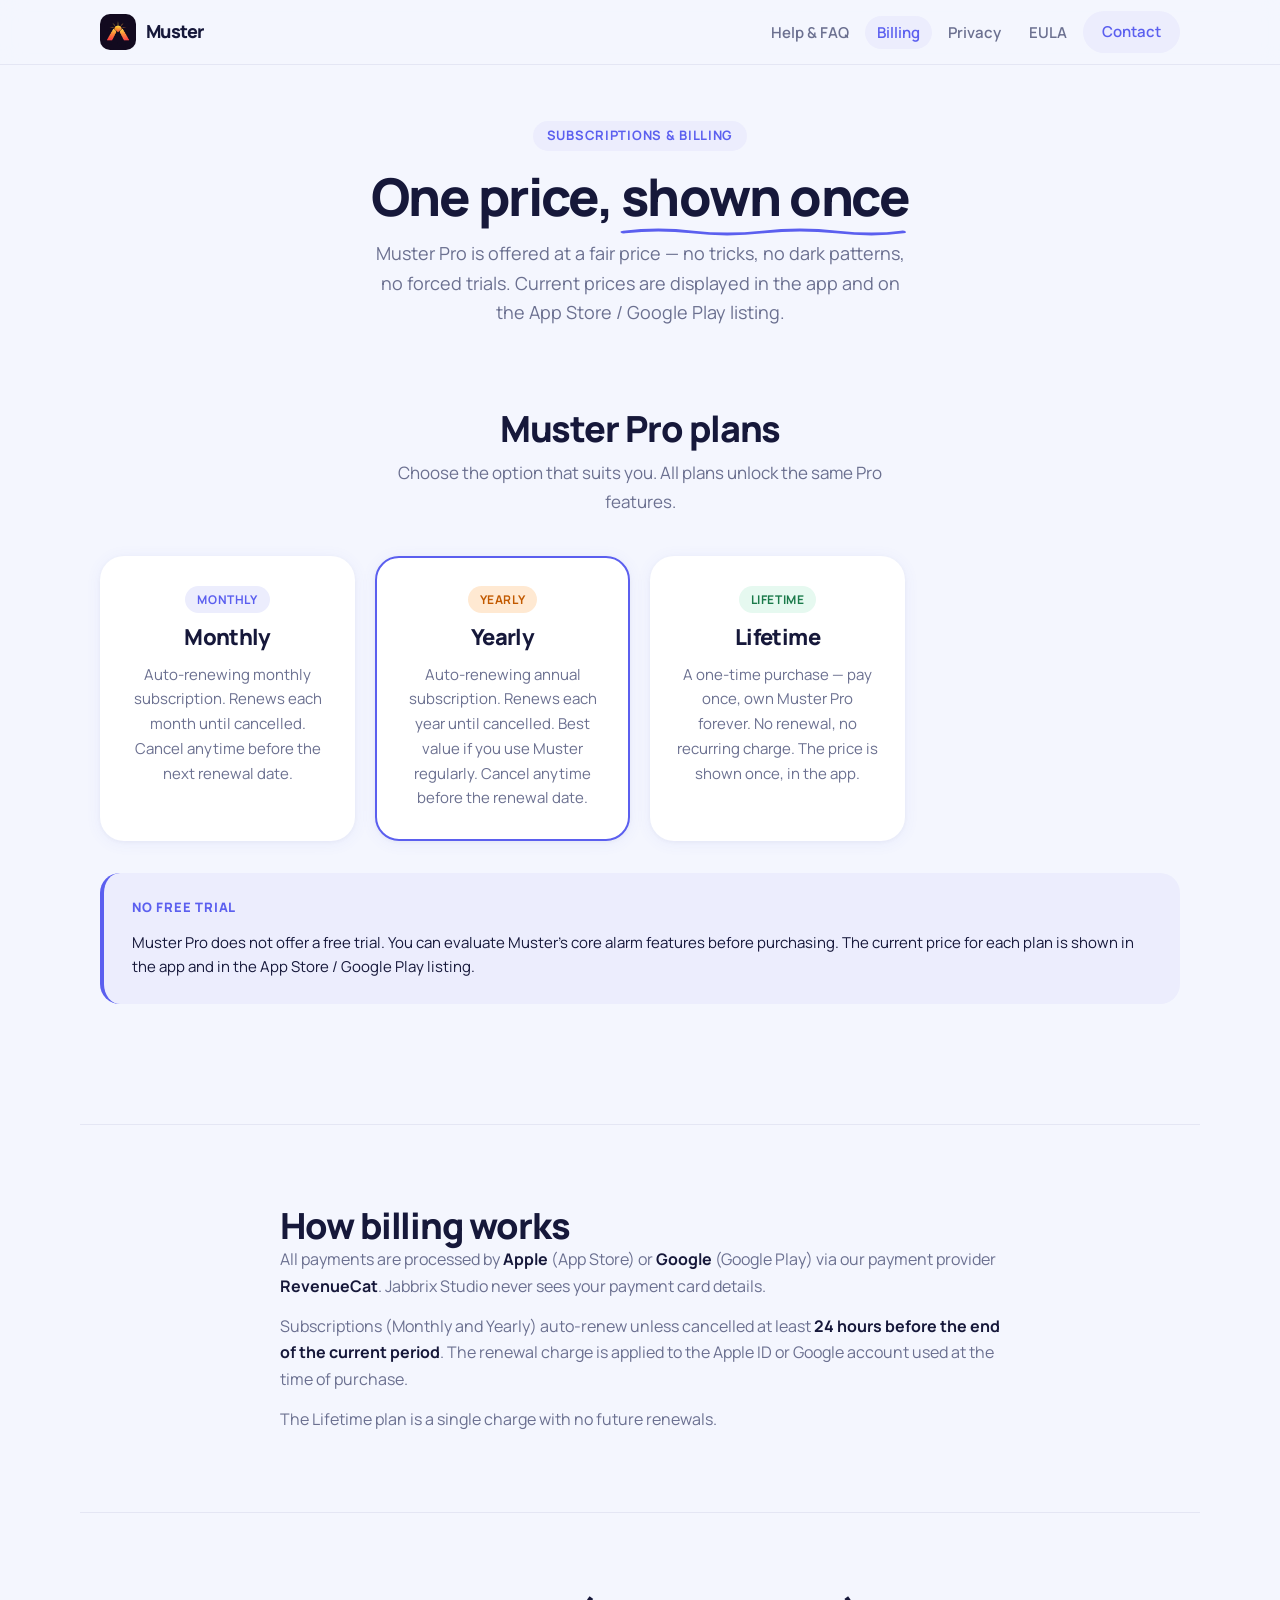
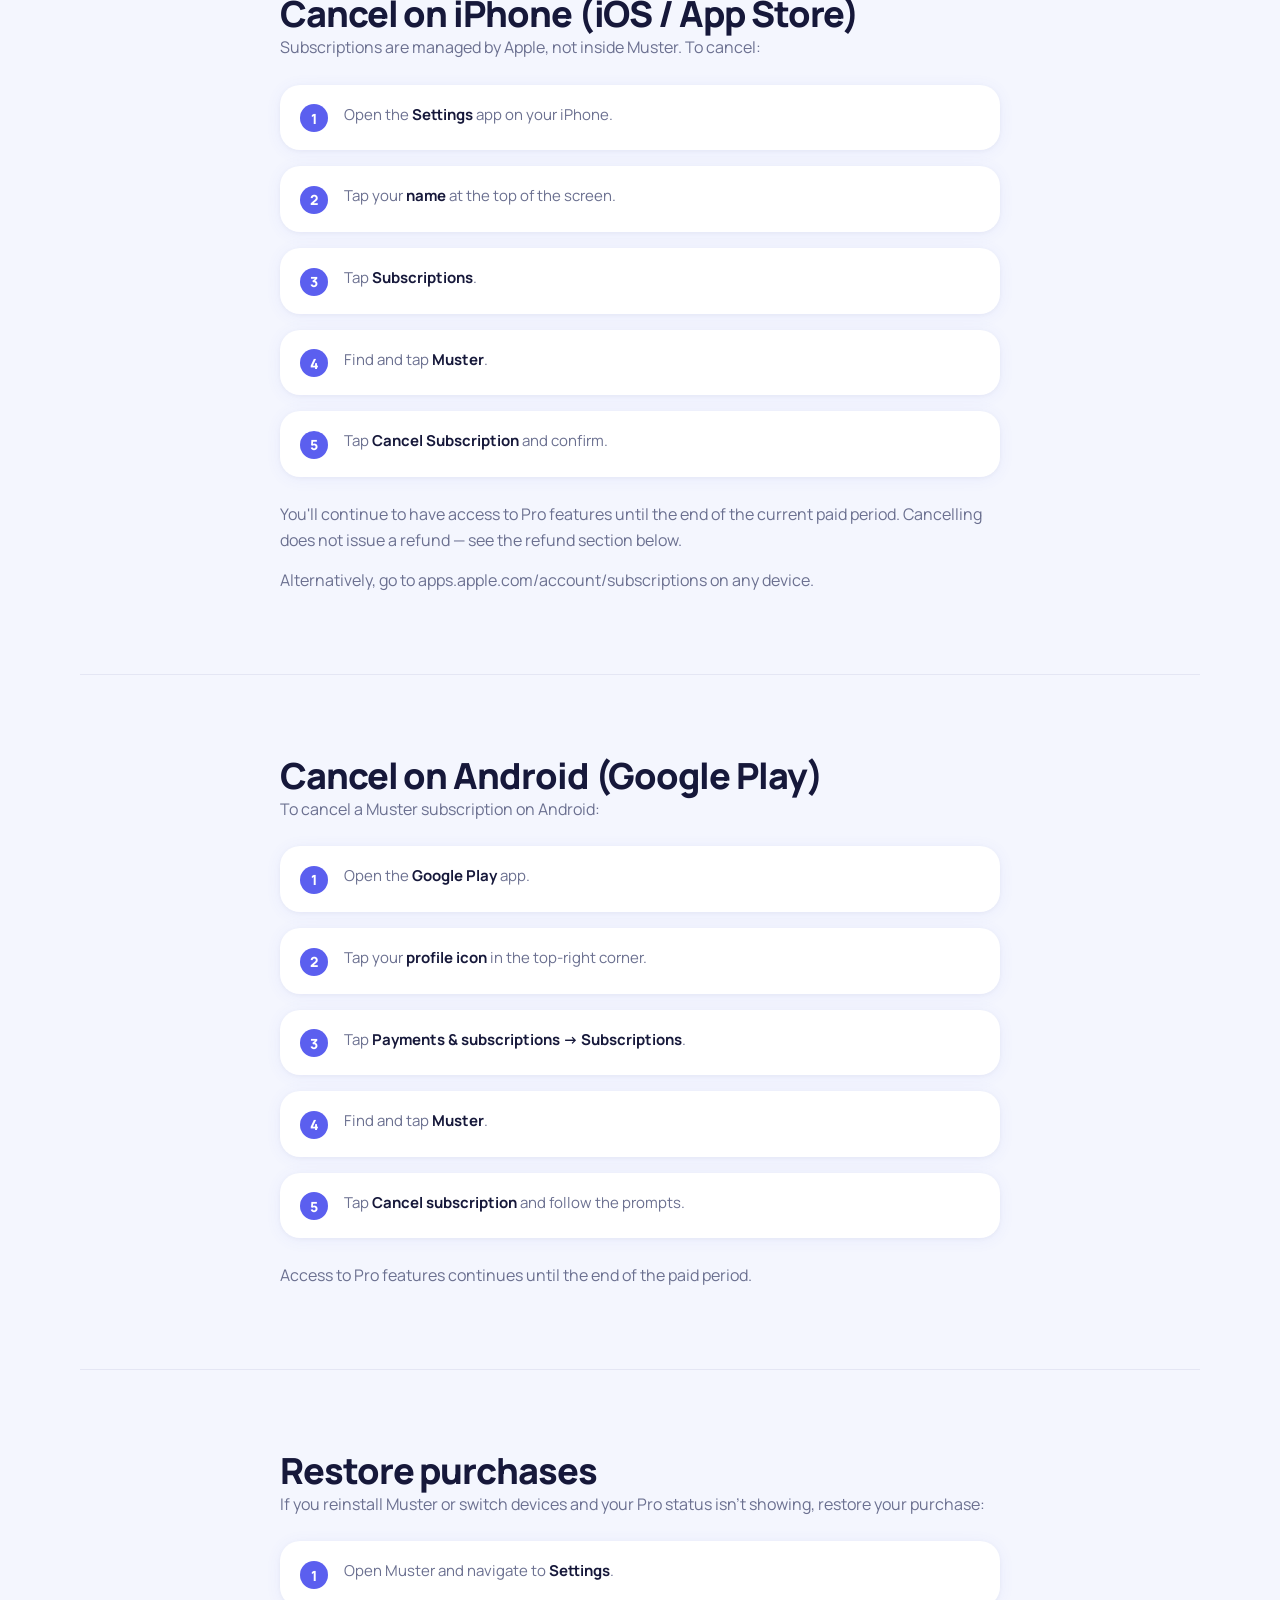
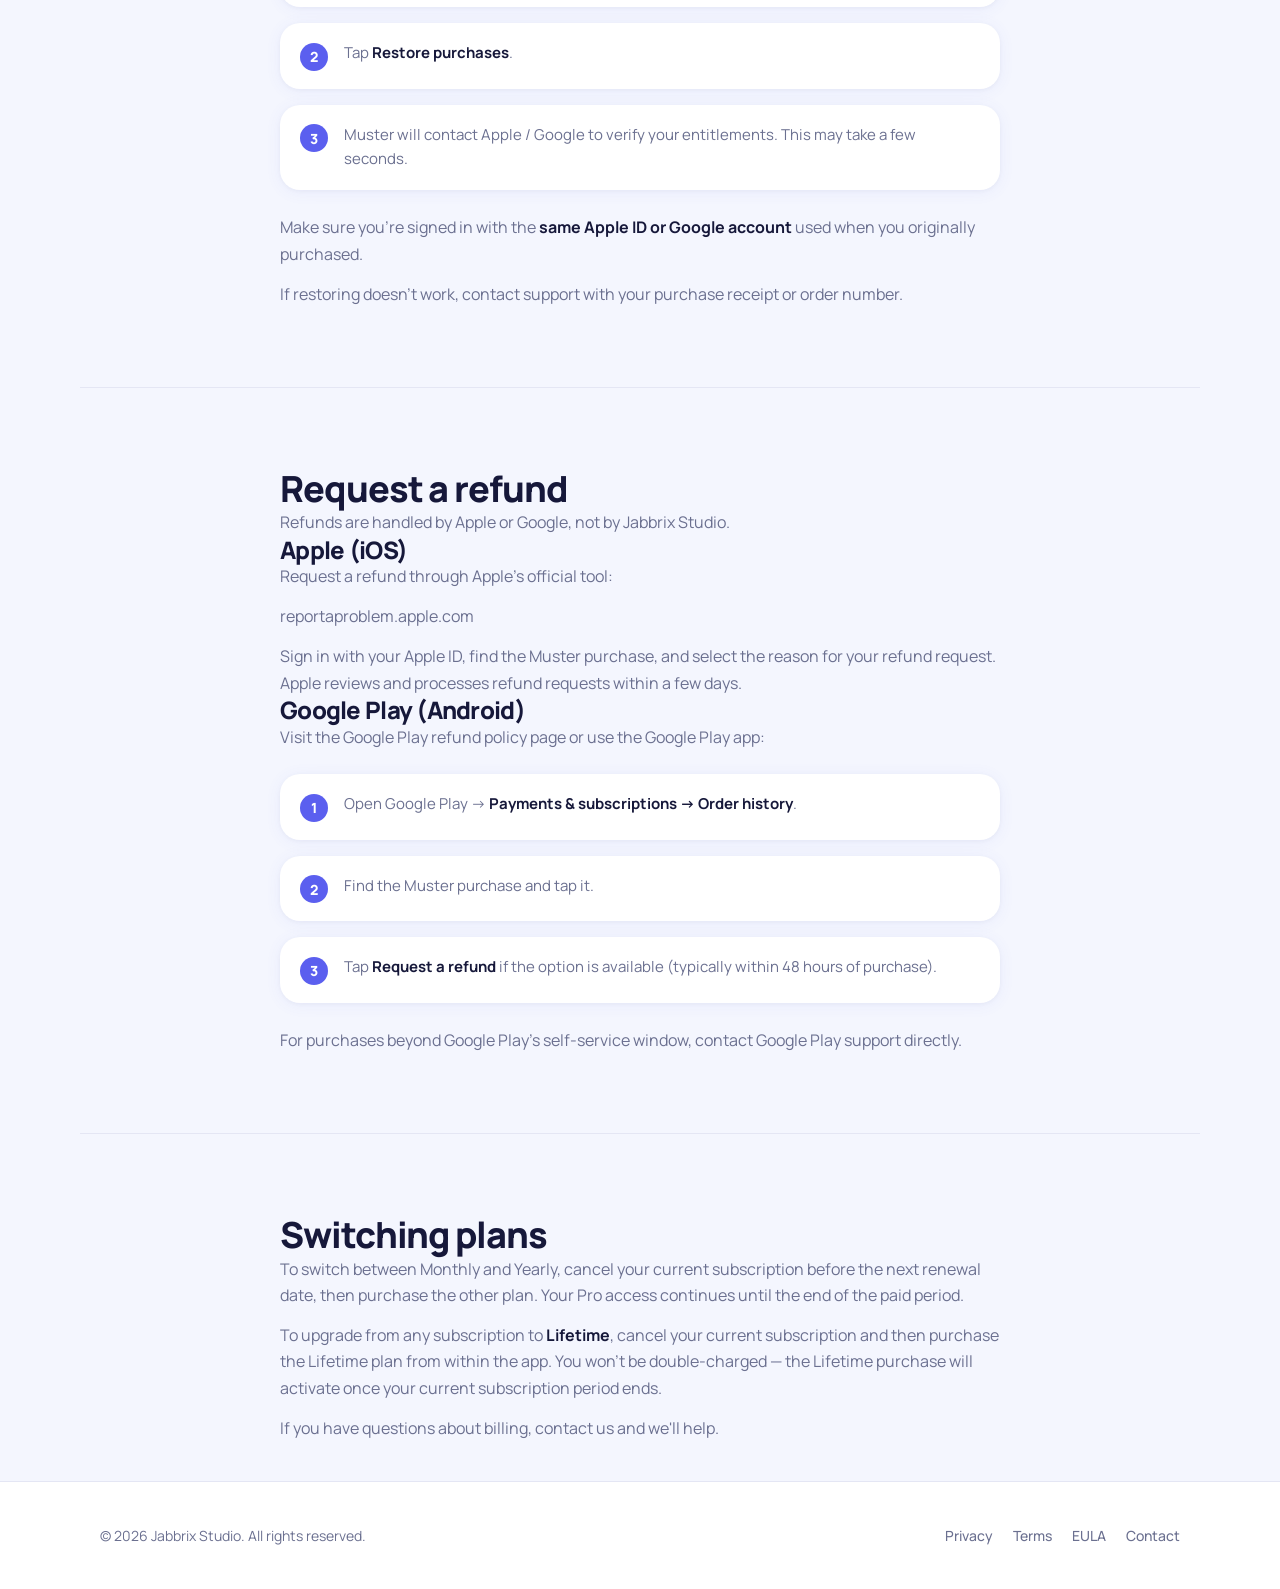
==== commit f03120b7: "Add EULA links to navigation in multiple pages" ====
--- a/billing/index.html
+++ b/billing/index.html
@@ -32,6 +32,7 @@
         <li><a href="../help/"    aria-current="false">Help &amp; FAQ</a></li>
         <li><a href="../billing/" aria-current="page">Billing</a></li>
         <li><a href="../privacy/" aria-current="false">Privacy</a></li>
+        <li><a href="../eula/"    aria-current="false">EULA</a></li>
         <li><a href="../contact/" class="nav-cta" aria-current="false">Contact</a></li>
       </ul>
     </nav>
--- a/styles.css
+++ b/styles.css
@@ -473,9 +473,10 @@
   display: flex;
   align-items: center;
   justify-content: center;
-  font-size: 1.375rem;
   flex-shrink: 0;
 }
+
+.card-icon svg { display: block; }
 
 .card-icon--indigo  { background: var(--primary-lt); }
 .card-icon--orange  { background: var(--peach-lt); }
